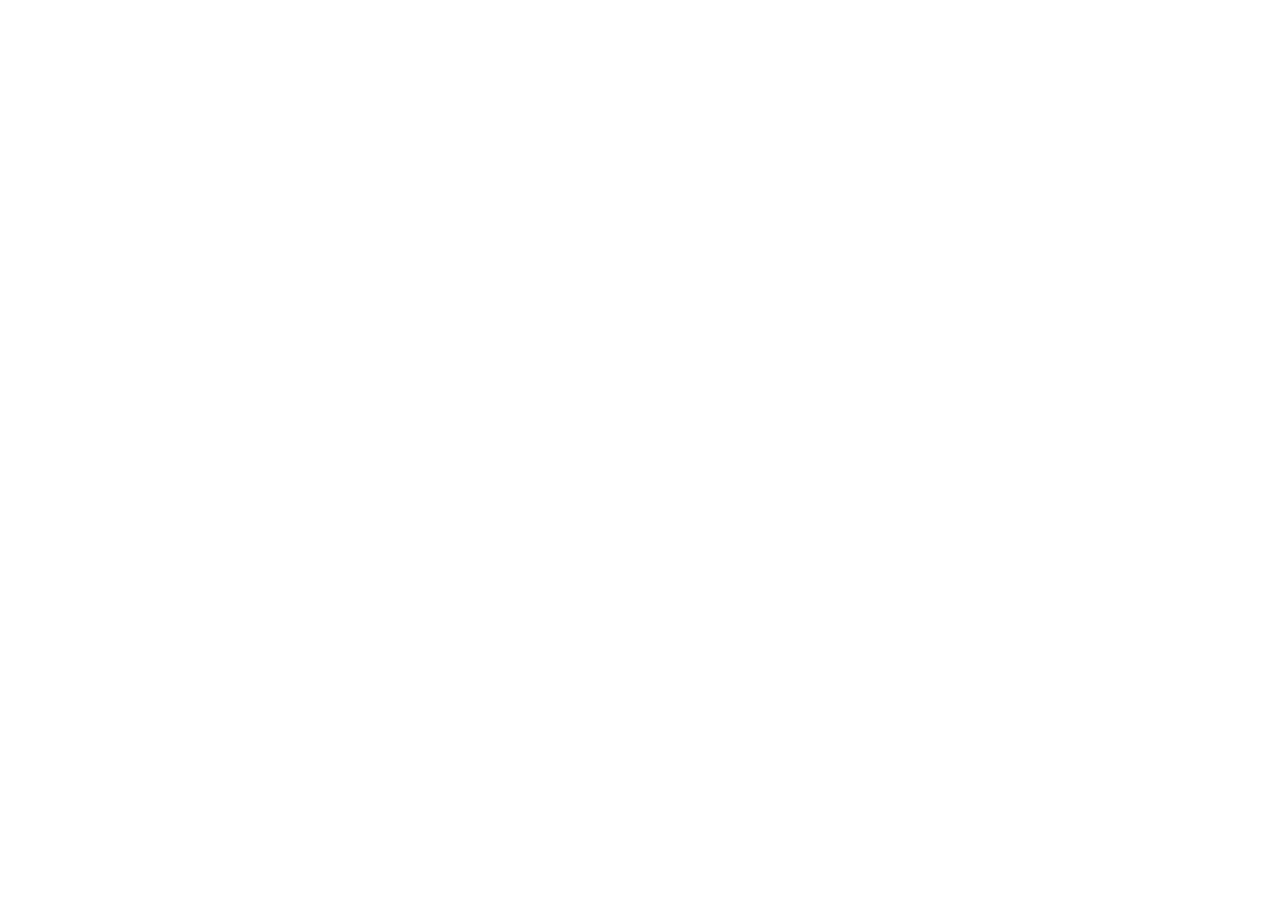
==== frontend-1-practice/index.html @ 9cae9705 "Initial commit" ====
<!DOCTYPE html>
<html lang="ru">
  <head>
    <meta charset="UTF-8" />
    <meta name="viewport" content="width=device-width, initial-scale=1.0" />
    <title>Выбор даты и времени</title>
    <link rel="stylesheet" href="styles.css" />
  </head>
  <body>
    <!--
      ЗАДАНИЕ
      ========
      Сверстать страницу выбора даты и времени по своему макету.

      Пока это только вёрстка. Никакого JavaScript — ни кликов,
      ни переходов, ни выбора дня. Всё статично.

      Стили пишите в styles.css. Разметку — здесь.
    -->

    <div class="page">
      <!-- Начните отсюда. Разметьте шапку, основную область
           с календарём и слотами, подвал. -->
    </div>
  </body>
</html>
---- frontend-1-practice/styles.css ----
/* Стили страницы.
   Пишите здесь. */

* {
  margin: 0;
  padding: 0;
  box-sizing: border-box;
}

body {
  min-height: 100vh;
  font-family: sans-serif;
}
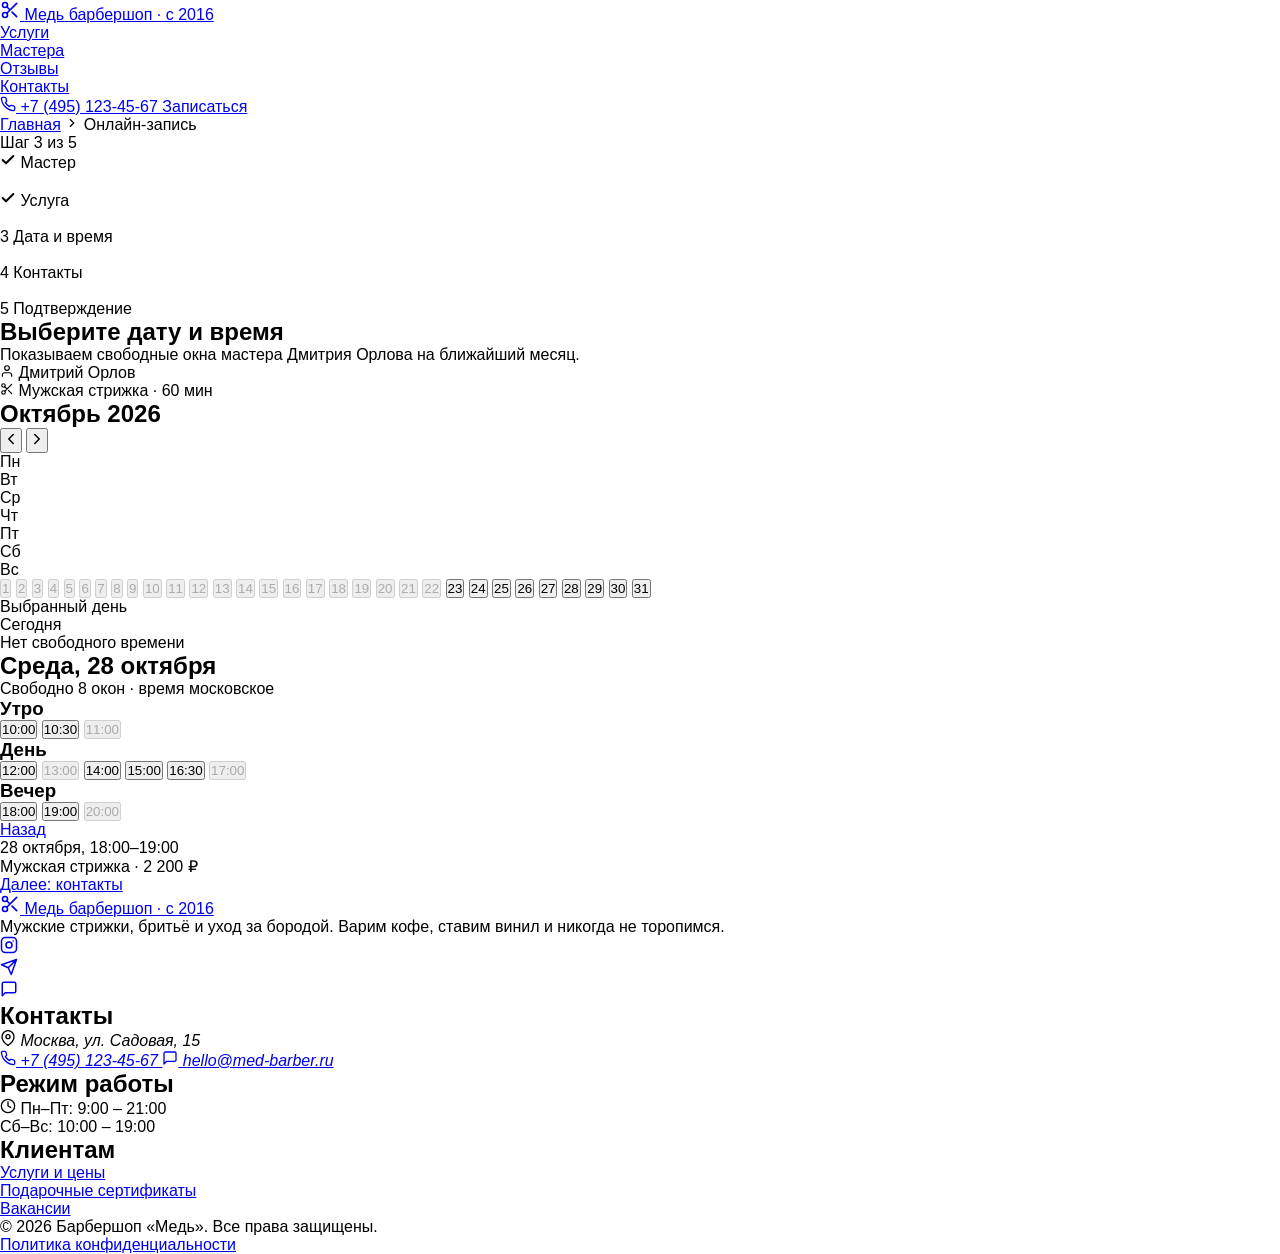
==== commit 28db81a4: "Задание 1. HTML/CSS" ====
--- a/frontend-1-practice/index.html
+++ b/frontend-1-practice/index.html
@@ -1,26 +1,327 @@
 <!DOCTYPE html>
 <html lang="ru">
-  <head>
-    <meta charset="UTF-8" />
-    <meta name="viewport" content="width=device-width, initial-scale=1.0" />
-    <title>Выбор даты и времени</title>
-    <link rel="stylesheet" href="styles.css" />
-  </head>
-  <body>
-    <!--
-      ЗАДАНИЕ
-      ========
-      Сверстать страницу выбора даты и времени по своему макету.
-
-      Пока это только вёрстка. Никакого JavaScript — ни кликов,
-      ни переходов, ни выбора дня. Всё статично.
-
-      Стили пишите в styles.css. Разметку — здесь.
-    -->
-
-    <div class="page">
-      <!-- Начните отсюда. Разметьте шапку, основную область
-           с календарём и слотами, подвал. -->
+<head>
+  <meta charset="UTF-8">
+  <meta name="viewport" content="width=device-width, initial-scale=1.0">
+  <title>Выбор даты и времени — Барбершоп «Медь»</title>
+  <link rel="preconnect" href="https://fonts.googleapis.com">
+  <link rel="preconnect" href="https://fonts.gstatic.com" crossorigin>
+  <link href="https://fonts.googleapis.com/css2?family=Manrope:wght@400;500;600;700&family=Playfair+Display:wght@600;700&display=swap" rel="stylesheet">
+  <link rel="stylesheet" href="styles.css">
+</head>
+<body class="page">
+
+  <!-- Шапка -->
+  <header class="header">
+    <div class="header__inner">
+      <a class="logo" href="#">
+        <span class="logo__sign">
+          <svg class="logo__icon" width="20" height="20" viewBox="0 0 20 20" fill="none" stroke="currentColor" stroke-width="1.67" stroke-linecap="round" stroke-linejoin="round" aria-hidden="true">
+            <circle cx="5" cy="5" r="2.5"/><circle cx="5" cy="15" r="2.5"/>
+            <path d="M16.67 3.33 6.77 13.23M12.06 12.07l4.6 4.6M6.77 6.77 10 10"/>
+          </svg>
+        </span>
+        <span class="logo__text">
+          <span class="logo__title">Медь</span>
+          <span class="logo__subtitle">барбершоп · с 2016</span>
+        </span>
+      </a>
+
+      <nav class="header__nav">
+        <ul class="menu">
+          <li class="menu__item"><a class="menu__link" href="#">Услуги</a></li>
+          <li class="menu__item"><a class="menu__link" href="#">Мастера</a></li>
+          <li class="menu__item"><a class="menu__link" href="#">Отзывы</a></li>
+          <li class="menu__item"><a class="menu__link" href="#">Контакты</a></li>
+        </ul>
+      </nav>
+
+      <div class="header__actions">
+        <a class="phone" href="tel:+74951234567">
+          <svg class="phone__icon" width="16" height="16" viewBox="0 0 24 24" fill="none" stroke="currentColor" stroke-width="2" stroke-linecap="round" stroke-linejoin="round" aria-hidden="true">
+            <path d="M22 16.92v3a2 2 0 0 1-2.18 2 19.79 19.79 0 0 1-8.63-3.07 19.5 19.5 0 0 1-6-6 19.79 19.79 0 0 1-3.07-8.67A2 2 0 0 1 4.11 2h3a2 2 0 0 1 2 1.72c.13.96.36 1.9.7 2.81a2 2 0 0 1-.45 2.11L8.09 9.91a16 16 0 0 0 6 6l1.27-1.27a2 2 0 0 1 2.11-.45c.91.34 1.85.57 2.81.7A2 2 0 0 1 22 16.92z"/>
+          </svg>
+          +7 (495) 123-45-67
+        </a>
+        <a class="button button_type_primary button_size_s" href="#">Записаться</a>
+      </div>
     </div>
-  </body>
-</html>+  </header>
+
+  <main class="main">
+
+    <!-- Шаги записи -->
+    <section class="steps">
+      <div class="steps__inner">
+        <div class="steps__top">
+          <nav class="breadcrumbs" aria-label="Хлебные крошки">
+            <a class="breadcrumbs__link" href="#">Главная</a>
+            <svg class="breadcrumbs__icon" width="14" height="14" viewBox="0 0 14 14" fill="none" stroke="currentColor" stroke-width="1.17" stroke-linecap="round" stroke-linejoin="round" aria-hidden="true"><path d="M5.25 10.5 8.75 7l-3.5-3.5"/></svg>
+            <span class="breadcrumbs__current">Онлайн-запись</span>
+          </nav>
+          <p class="steps__counter">Шаг 3 из 5</p>
+        </div>
+
+        <ol class="progress">
+          <li class="progress__step progress__step_state_done">
+            <span class="progress__circle">
+              <svg width="16" height="16" viewBox="0 0 16 16" fill="none" stroke="currentColor" stroke-width="2" stroke-linecap="round" stroke-linejoin="round" aria-hidden="true"><path d="M13.33 4 6 11.33 2.67 8"/></svg>
+            </span>
+            <span class="progress__label">Мастер</span>
+          </li>
+          <li class="progress__line progress__line_state_done" aria-hidden="true"></li>
+          <li class="progress__step progress__step_state_done">
+            <span class="progress__circle">
+              <svg width="16" height="16" viewBox="0 0 16 16" fill="none" stroke="currentColor" stroke-width="2" stroke-linecap="round" stroke-linejoin="round" aria-hidden="true"><path d="M13.33 4 6 11.33 2.67 8"/></svg>
+            </span>
+            <span class="progress__label">Услуга</span>
+          </li>
+          <li class="progress__line progress__line_state_done" aria-hidden="true"></li>
+          <li class="progress__step progress__step_state_current">
+            <span class="progress__circle">3</span>
+            <span class="progress__label">Дата и время</span>
+          </li>
+          <li class="progress__line" aria-hidden="true"></li>
+          <li class="progress__step">
+            <span class="progress__circle">4</span>
+            <span class="progress__label">Контакты</span>
+          </li>
+          <li class="progress__line" aria-hidden="true"></li>
+          <li class="progress__step">
+            <span class="progress__circle">5</span>
+            <span class="progress__label">Подтверждение</span>
+          </li>
+        </ol>
+      </div>
+    </section>
+
+    <!-- Выбор даты и времени -->
+    <section class="booking">
+      <div class="booking__intro">
+        <h1 class="booking__title">Выберите дату и время</h1>
+        <p class="booking__text">Показываем свободные окна мастера Дмитрия Орлова на ближайший месяц.</p>
+      </div>
+
+      <ul class="chosen">
+        <li class="chip">
+          <svg class="chip__icon" width="14" height="14" viewBox="0 0 14 14" fill="none" stroke="currentColor" stroke-width="1.17" stroke-linecap="round" stroke-linejoin="round" aria-hidden="true">
+            <path d="M11.67 12.25v-1.17a2.33 2.33 0 0 0-2.34-2.33H4.67a2.33 2.33 0 0 0-2.34 2.33v1.17"/><circle cx="7" cy="4.08" r="2.33"/>
+          </svg>
+          Дмитрий Орлов
+        </li>
+        <li class="chip">
+          <svg class="chip__icon" width="14" height="14" viewBox="0 0 20 20" fill="none" stroke="currentColor" stroke-width="1.67" stroke-linecap="round" stroke-linejoin="round" aria-hidden="true">
+            <circle cx="5" cy="5" r="2.5"/><circle cx="5" cy="15" r="2.5"/>
+            <path d="M16.67 3.33 6.77 13.23M12.06 12.07l4.6 4.6M6.77 6.77 10 10"/>
+          </svg>
+          Мужская стрижка · 60 мин
+        </li>
+      </ul>
+
+      <div class="booking__grid">
+
+        <!-- Календарь -->
+        <article class="card calendar">
+          <div class="calendar__head">
+            <h2 class="card__title">Октябрь 2026</h2>
+            <div class="calendar__arrows">
+              <button class="icon-button" type="button" aria-label="Предыдущий месяц">
+                <svg width="18" height="18" viewBox="0 0 18 18" fill="none" stroke="currentColor" stroke-width="1.5" stroke-linecap="round" stroke-linejoin="round" aria-hidden="true"><path d="M11.25 13.5 6.75 9l4.5-4.5"/></svg>
+              </button>
+              <button class="icon-button" type="button" aria-label="Следующий месяц">
+                <svg width="18" height="18" viewBox="0 0 18 18" fill="none" stroke="currentColor" stroke-width="1.5" stroke-linecap="round" stroke-linejoin="round" aria-hidden="true"><path d="M6.75 13.5 11.25 9l-4.5-4.5"/></svg>
+              </button>
+            </div>
+          </div>
+
+          <ul class="calendar__weekdays">
+            <li class="calendar__weekday">Пн</li>
+            <li class="calendar__weekday">Вт</li>
+            <li class="calendar__weekday">Ср</li>
+            <li class="calendar__weekday">Чт</li>
+            <li class="calendar__weekday">Пт</li>
+            <li class="calendar__weekday calendar__weekday_type_weekend">Сб</li>
+            <li class="calendar__weekday calendar__weekday_type_weekend">Вс</li>
+          </ul>
+
+          <div class="calendar__days">
+            <span class="day day_type_empty"></span>
+            <span class="day day_type_empty"></span>
+            <span class="day day_type_empty"></span>
+            <button class="day day_state_past" type="button" disabled>1</button>
+            <button class="day day_state_past" type="button" disabled>2</button>
+            <button class="day day_state_past" type="button" disabled>3</button>
+            <button class="day day_state_past" type="button" disabled>4</button>
+
+            <button class="day day_state_past" type="button" disabled>5</button>
+            <button class="day day_state_past" type="button" disabled>6</button>
+            <button class="day day_state_past" type="button" disabled>7</button>
+            <button class="day day_state_past" type="button" disabled>8</button>
+            <button class="day day_state_past" type="button" disabled>9</button>
+            <button class="day day_state_past" type="button" disabled>10</button>
+            <button class="day day_state_past" type="button" disabled>11</button>
+
+            <button class="day day_state_past" type="button" disabled>12</button>
+            <button class="day day_state_past" type="button" disabled>13</button>
+            <button class="day day_state_past" type="button" disabled>14</button>
+            <button class="day day_state_past" type="button" disabled>15</button>
+            <button class="day day_state_past" type="button" disabled>16</button>
+            <button class="day day_state_past" type="button" disabled>17</button>
+            <button class="day day_state_past" type="button" disabled>18</button>
+
+            <button class="day day_state_past" type="button" disabled>19</button>
+            <button class="day day_state_past" type="button" disabled>20</button>
+            <button class="day day_state_past" type="button" disabled>21</button>
+            <button class="day day_state_past" type="button" disabled>22</button>
+            <button class="day day_state_today" type="button">23</button>
+            <button class="day" type="button">24</button>
+            <button class="day day_state_full" type="button">25</button>
+
+            <button class="day" type="button">26</button>
+            <button class="day" type="button">27</button>
+            <button class="day day_state_selected" type="button" aria-pressed="true">28</button>
+            <button class="day" type="button">29</button>
+            <button class="day" type="button">30</button>
+            <button class="day day_state_full" type="button">31</button>
+            <span class="day day_type_empty"></span>
+          </div>
+
+          <ul class="legend">
+            <li class="legend__item"><span class="legend__mark legend__mark_type_selected"></span>Выбранный день</li>
+            <li class="legend__item"><span class="legend__mark legend__mark_type_today"></span>Сегодня</li>
+            <li class="legend__item"><span class="legend__mark legend__mark_type_full"></span>Нет свободного времени</li>
+          </ul>
+        </article>
+
+        <!-- Свободное время -->
+        <article class="card slots">
+          <div class="slots__head">
+            <h2 class="card__title">Среда, 28 октября</h2>
+            <p class="slots__caption">Свободно 8 окон · время московское</p>
+          </div>
+
+          <div class="slots__group">
+            <h3 class="slots__label">Утро</h3>
+            <div class="slots__list">
+              <button class="slot" type="button">10:00</button>
+              <button class="slot" type="button">10:30</button>
+              <button class="slot slot_state_busy" type="button" disabled>11:00</button>
+            </div>
+          </div>
+
+          <div class="slots__group">
+            <h3 class="slots__label">День</h3>
+            <div class="slots__list">
+              <button class="slot" type="button">12:00</button>
+              <button class="slot slot_state_busy" type="button" disabled>13:00</button>
+              <button class="slot" type="button">14:00</button>
+              <button class="slot" type="button">15:00</button>
+              <button class="slot" type="button">16:30</button>
+              <button class="slot slot_state_busy" type="button" disabled>17:00</button>
+            </div>
+          </div>
+
+          <div class="slots__group">
+            <h3 class="slots__label">Вечер</h3>
+            <div class="slots__list">
+              <button class="slot slot_state_selected" type="button" aria-pressed="true">18:00</button>
+              <button class="slot" type="button">19:00</button>
+              <button class="slot slot_state_busy" type="button" disabled>20:00</button>
+            </div>
+          </div>
+        </article>
+      </div>
+
+      <!-- Навигация по шагам -->
+      <div class="step-nav">
+        <a class="button button_type_ghost" href="#">Назад</a>
+        <div class="step-nav__right">
+          <div class="summary">
+            <p class="summary__date">28 октября, 18:00–19:00</p>
+            <p class="summary__service">Мужская стрижка · 2 200 ₽</p>
+          </div>
+          <a class="button button_type_primary" href="#">Далее: контакты</a>
+        </div>
+      </div>
+    </section>
+  </main>
+
+  <!-- Подвал -->
+  <footer class="footer">
+    <div class="footer__inner">
+      <div class="footer__columns">
+        <div class="footer__about">
+          <a class="logo" href="#">
+            <span class="logo__sign">
+              <svg class="logo__icon" width="20" height="20" viewBox="0 0 20 20" fill="none" stroke="currentColor" stroke-width="1.67" stroke-linecap="round" stroke-linejoin="round" aria-hidden="true">
+                <circle cx="5" cy="5" r="2.5"/><circle cx="5" cy="15" r="2.5"/>
+                <path d="M16.67 3.33 6.77 13.23M12.06 12.07l4.6 4.6M6.77 6.77 10 10"/>
+              </svg>
+            </span>
+            <span class="logo__text">
+              <span class="logo__title">Медь</span>
+              <span class="logo__subtitle">барбершоп · с 2016</span>
+            </span>
+          </a>
+          <p class="footer__text">Мужские стрижки, бритьё и уход за бородой. Варим кофе, ставим винил и никогда не торопимся.</p>
+          <ul class="socials">
+            <li><a class="socials__link" href="#" aria-label="Instagram">
+              <svg width="18" height="18" viewBox="0 0 18 18" fill="none" stroke="currentColor" stroke-width="1.5" stroke-linecap="round" stroke-linejoin="round" aria-hidden="true"><rect x="1.5" y="1.5" width="15" height="15" rx="3.75"/><circle cx="9" cy="9" r="3"/><path d="M13.13 4.88h.01"/></svg>
+            </a></li>
+            <li><a class="socials__link" href="#" aria-label="Telegram">
+              <svg width="18" height="18" viewBox="0 0 18 18" fill="none" stroke="currentColor" stroke-width="1.5" stroke-linecap="round" stroke-linejoin="round" aria-hidden="true"><path d="M16.5 1.5 8.25 9.75M16.5 1.5l-5.25 15-3-6.75-6.75-3 15-5.25z"/></svg>
+            </a></li>
+            <li><a class="socials__link" href="#" aria-label="Написать нам">
+              <svg width="18" height="18" viewBox="0 0 18 18" fill="none" stroke="currentColor" stroke-width="1.5" stroke-linecap="round" stroke-linejoin="round" aria-hidden="true"><path d="M15.75 11.25a1.5 1.5 0 0 1-1.5 1.5h-9l-3 3v-12a1.5 1.5 0 0 1 1.5-1.5h10.5a1.5 1.5 0 0 1 1.5 1.5z"/></svg>
+            </a></li>
+          </ul>
+        </div>
+
+        <div class="footer__column">
+          <h2 class="footer__heading">Контакты</h2>
+          <address class="footer__list">
+            <p class="footer__row">
+              <svg class="footer__icon" width="16" height="16" viewBox="0 0 16 16" fill="none" stroke="currentColor" stroke-width="1.33" stroke-linecap="round" stroke-linejoin="round" aria-hidden="true"><path d="M14 6.67c0 4.66-6 8.66-6 8.66s-6-4-6-8.66a6 6 0 0 1 12 0z"/><circle cx="8" cy="6.67" r="2"/></svg>
+              Москва, ул. Садовая, 15
+            </p>
+            <a class="footer__row footer__row_type_phone" href="tel:+74951234567">
+              <svg class="footer__icon" width="16" height="16" viewBox="0 0 24 24" fill="none" stroke="currentColor" stroke-width="2" stroke-linecap="round" stroke-linejoin="round" aria-hidden="true"><path d="M22 16.92v3a2 2 0 0 1-2.18 2 19.79 19.79 0 0 1-8.63-3.07 19.5 19.5 0 0 1-6-6 19.79 19.79 0 0 1-3.07-8.67A2 2 0 0 1 4.11 2h3a2 2 0 0 1 2 1.72c.13.96.36 1.9.7 2.81a2 2 0 0 1-.45 2.11L8.09 9.91a16 16 0 0 0 6 6l1.27-1.27a2 2 0 0 1 2.11-.45c.91.34 1.85.57 2.81.7A2 2 0 0 1 22 16.92z"/></svg>
+              +7 (495) 123-45-67
+            </a>
+            <a class="footer__row footer__link" href="mailto:hello@med-barber.ru">
+              <svg class="footer__icon" width="16" height="16" viewBox="0 0 18 18" fill="none" stroke="currentColor" stroke-width="1.5" stroke-linecap="round" stroke-linejoin="round" aria-hidden="true"><path d="M15.75 11.25a1.5 1.5 0 0 1-1.5 1.5h-9l-3 3v-12a1.5 1.5 0 0 1 1.5-1.5h10.5a1.5 1.5 0 0 1 1.5 1.5z"/></svg>
+              hello@med-barber.ru
+            </a>
+          </address>
+        </div>
+
+        <div class="footer__column">
+          <h2 class="footer__heading">Режим работы</h2>
+          <div class="footer__list">
+            <p class="footer__row">
+              <svg class="footer__icon" width="16" height="16" viewBox="0 0 16 16" fill="none" stroke="currentColor" stroke-width="1.33" stroke-linecap="round" stroke-linejoin="round" aria-hidden="true"><circle cx="8" cy="8" r="6.67"/><path d="M8 4v4l2.67 1.33"/></svg>
+              Пн–Пт: 9:00 – 21:00
+            </p>
+            <p class="footer__row">Сб–Вс: 10:00 – 19:00</p>
+          </div>
+        </div>
+
+        <nav class="footer__column">
+          <h2 class="footer__heading">Клиентам</h2>
+          <ul class="footer__list">
+            <li><a class="footer__row footer__link" href="#">Услуги и цены</a></li>
+            <li><a class="footer__row footer__link" href="#">Подарочные сертификаты</a></li>
+            <li><a class="footer__row footer__link" href="#">Вакансии</a></li>
+          </ul>
+        </nav>
+      </div>
+
+      <div class="footer__bottom">
+        <p class="footer__copy">© 2026 Барбершоп «Медь». Все права защищены.</p>
+        <a class="footer__copy footer__link" href="#">Политика конфиденциальности</a>
+      </div>
+    </div>
+  </footer>
+
+</body>
+</html>
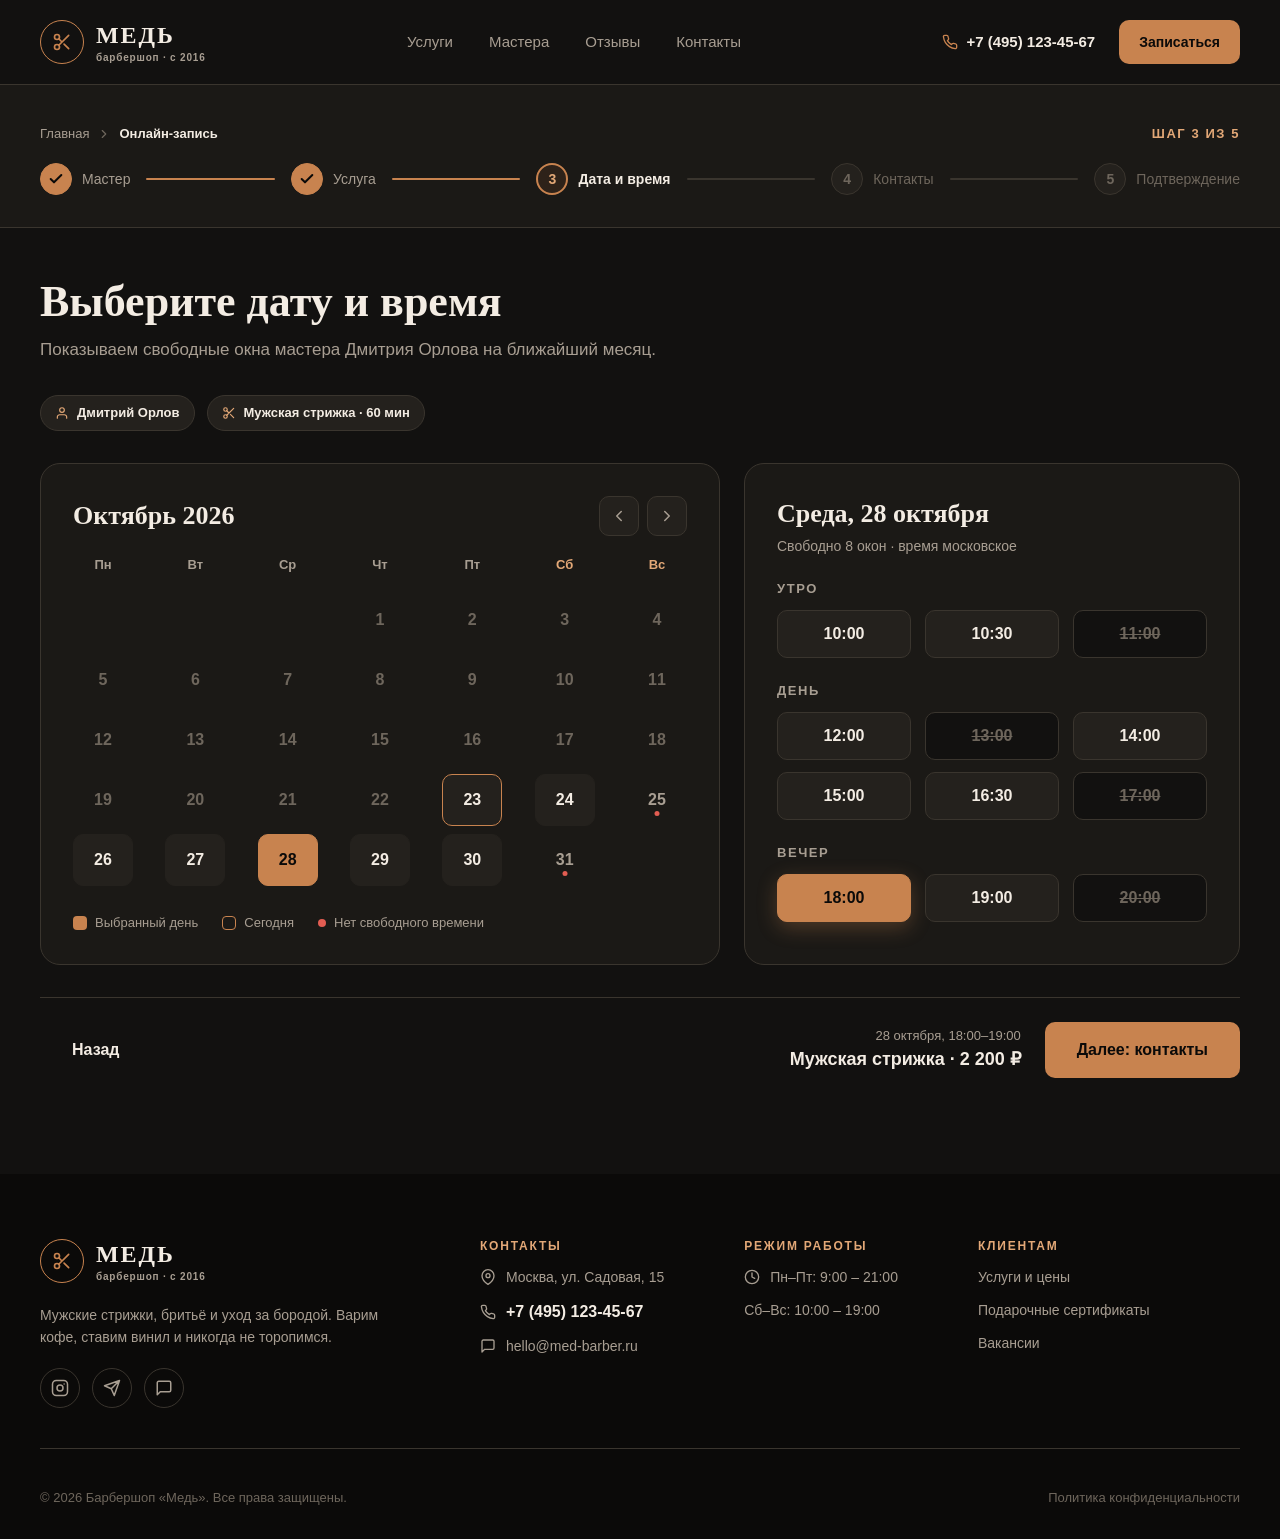
==== commit ef0e9413: "Задание 1. HTML/CSS: классы для элементов списков" ====
--- a/frontend-1-practice/index.html
+++ b/frontend-1-practice/index.html
@@ -265,13 +265,13 @@
           </a>
           <p class="footer__text">Мужские стрижки, бритьё и уход за бородой. Варим кофе, ставим винил и никогда не торопимся.</p>
           <ul class="socials">
-            <li><a class="socials__link" href="#" aria-label="Instagram">
+            <li class="socials__item"><a class="socials__link" href="#" aria-label="Instagram">
               <svg width="18" height="18" viewBox="0 0 18 18" fill="none" stroke="currentColor" stroke-width="1.5" stroke-linecap="round" stroke-linejoin="round" aria-hidden="true"><rect x="1.5" y="1.5" width="15" height="15" rx="3.75"/><circle cx="9" cy="9" r="3"/><path d="M13.13 4.88h.01"/></svg>
             </a></li>
-            <li><a class="socials__link" href="#" aria-label="Telegram">
+            <li class="socials__item"><a class="socials__link" href="#" aria-label="Telegram">
               <svg width="18" height="18" viewBox="0 0 18 18" fill="none" stroke="currentColor" stroke-width="1.5" stroke-linecap="round" stroke-linejoin="round" aria-hidden="true"><path d="M16.5 1.5 8.25 9.75M16.5 1.5l-5.25 15-3-6.75-6.75-3 15-5.25z"/></svg>
             </a></li>
-            <li><a class="socials__link" href="#" aria-label="Написать нам">
+            <li class="socials__item"><a class="socials__link" href="#" aria-label="Написать нам">
               <svg width="18" height="18" viewBox="0 0 18 18" fill="none" stroke="currentColor" stroke-width="1.5" stroke-linecap="round" stroke-linejoin="round" aria-hidden="true"><path d="M15.75 11.25a1.5 1.5 0 0 1-1.5 1.5h-9l-3 3v-12a1.5 1.5 0 0 1 1.5-1.5h10.5a1.5 1.5 0 0 1 1.5 1.5z"/></svg>
             </a></li>
           </ul>
@@ -309,9 +309,9 @@
         <nav class="footer__column">
           <h2 class="footer__heading">Клиентам</h2>
           <ul class="footer__list">
-            <li><a class="footer__row footer__link" href="#">Услуги и цены</a></li>
-            <li><a class="footer__row footer__link" href="#">Подарочные сертификаты</a></li>
-            <li><a class="footer__row footer__link" href="#">Вакансии</a></li>
+            <li class="footer__item"><a class="footer__row footer__link" href="#">Услуги и цены</a></li>
+            <li class="footer__item"><a class="footer__row footer__link" href="#">Подарочные сертификаты</a></li>
+            <li class="footer__item"><a class="footer__row footer__link" href="#">Вакансии</a></li>
           </ul>
         </nav>
       </div>
--- a/frontend-1-practice/styles.css
+++ b/frontend-1-practice/styles.css
@@ -1,13 +1,824 @@
-/* Стили страницы.
-   Пишите здесь. */
-
-* {
+/* ==========================================================
+   Барбершоп «Медь» — страница «Выбор даты и времени»
+   Цвета, размеры и шрифты взяты из макета в Figma
+   ========================================================== */
+
+/* ---------- Базовые стили ---------- */
+
+*,
+*::before,
+*::after {
+  box-sizing: border-box;
+}
+
+body,
+h1,
+h2,
+h3,
+p,
+ul,
+ol,
+address {
   margin: 0;
   padding: 0;
-  box-sizing: border-box;
-}
-
-body {
-  min-height: 100vh;
-  font-family: sans-serif;
-}
+}
+
+ul,
+ol {
+  list-style: none;
+}
+
+address {
+  font-style: normal;
+}
+
+a {
+  color: inherit;
+  text-decoration: none;
+}
+
+button {
+  font: inherit;
+  color: inherit;
+  background: none;
+  border: none;
+  padding: 0;
+}
+
+svg {
+  display: block;
+  flex-shrink: 0;
+}
+
+.page {
+  min-width: 1280px;
+  font-family: "Manrope", Arial, sans-serif;
+  font-size: 15px;
+  color: #f3ece3;
+  background-color: #121110;
+}
+
+/* ---------- Кнопки ---------- */
+
+.button {
+  display: inline-flex;
+  align-items: center;
+  justify-content: center;
+  height: 56px;
+  padding: 0 32px;
+  border-radius: 10px;
+  font-size: 16px;
+  font-weight: 700;
+  cursor: pointer;
+  transition: background-color 0.2s, color 0.2s, box-shadow 0.2s;
+}
+
+.button_size_s {
+  height: 44px;
+  padding: 0 20px;
+  font-size: 14px;
+}
+
+.button_type_primary {
+  color: #0b0a09;
+  background-color: #c8834f;
+}
+
+.button_type_primary:hover {
+  background-color: #e3a877;
+  box-shadow: 0 6px 20px rgba(200, 131, 79, 0.35);
+}
+
+.button_type_ghost {
+  color: #f3ece3;
+}
+
+.button_type_ghost:hover {
+  color: #e3a877;
+  background-color: #24211d;
+}
+
+/* ---------- Логотип ---------- */
+
+.logo {
+  display: flex;
+  align-items: center;
+  gap: 12px;
+  cursor: pointer;
+}
+
+.logo__sign {
+  display: flex;
+  align-items: center;
+  justify-content: center;
+  width: 44px;
+  height: 44px;
+  border: 1.5px solid #c8834f;
+  border-radius: 50%;
+  color: #c8834f;
+  transition: background-color 0.2s;
+}
+
+.logo:hover .logo__sign {
+  background-color: #2e2219;
+}
+
+.logo__text {
+  display: flex;
+  flex-direction: column;
+}
+
+.logo__title {
+  font-family: "Playfair Display", Georgia, serif;
+  font-size: 24px;
+  font-weight: 700;
+  line-height: 32px;
+  letter-spacing: 0.08em;
+  text-transform: uppercase;
+  color: #f3ece3;
+}
+
+.logo__subtitle {
+  font-size: 10px;
+  font-weight: 600;
+  line-height: 14px;
+  letter-spacing: 0.08em;
+  color: #a89e92;
+}
+
+/* ---------- Шапка ---------- */
+
+.header {
+  border-bottom: 1px solid #3a352e;
+  background-color: #121110;
+}
+
+.header__inner {
+  display: flex;
+  align-items: center;
+  justify-content: space-between;
+  max-width: 1200px;
+  height: 84px;
+  margin: 0 auto;
+}
+
+.menu {
+  display: flex;
+  gap: 36px;
+}
+
+.menu__link {
+  font-size: 15px;
+  font-weight: 500;
+  line-height: 20px;
+  color: #a89e92;
+  cursor: pointer;
+  transition: color 0.2s;
+}
+
+.menu__link:hover {
+  color: #f3ece3;
+}
+
+.header__actions {
+  display: flex;
+  align-items: center;
+  gap: 24px;
+}
+
+.phone {
+  display: flex;
+  align-items: center;
+  gap: 8px;
+  font-size: 15px;
+  font-weight: 600;
+  line-height: 20px;
+  color: #f3ece3;
+  cursor: pointer;
+  transition: color 0.2s;
+}
+
+.phone__icon {
+  color: #c8834f;
+}
+
+.phone:hover {
+  color: #e3a877;
+}
+
+/* ---------- Шаги записи ---------- */
+
+.steps {
+  background-color: #1b1916;
+  border-bottom: 1px solid #3a352e;
+}
+
+.steps__inner {
+  display: flex;
+  flex-direction: column;
+  gap: 20px;
+  max-width: 1200px;
+  margin: 0 auto;
+  padding: 40px 0 32px;
+}
+
+.steps__top {
+  display: flex;
+  align-items: center;
+  justify-content: space-between;
+}
+
+.breadcrumbs {
+  display: flex;
+  align-items: center;
+  gap: 8px;
+  font-size: 13px;
+  line-height: 18px;
+}
+
+.breadcrumbs__link {
+  color: #a89e92;
+  cursor: pointer;
+  transition: color 0.2s;
+}
+
+.breadcrumbs__link:hover {
+  color: #e3a877;
+}
+
+.breadcrumbs__icon {
+  color: #6e665c;
+}
+
+.breadcrumbs__current {
+  font-weight: 600;
+  color: #f3ece3;
+}
+
+.steps__counter {
+  font-size: 13px;
+  font-weight: 700;
+  line-height: 18px;
+  letter-spacing: 0.12em;
+  text-transform: uppercase;
+  color: #e3a877;
+}
+
+.progress {
+  display: flex;
+  align-items: center;
+  gap: 16px;
+}
+
+.progress__step {
+  display: flex;
+  align-items: center;
+  gap: 10px;
+}
+
+.progress__circle {
+  display: flex;
+  align-items: center;
+  justify-content: center;
+  width: 32px;
+  height: 32px;
+  border: 1px solid #3a352e;
+  border-radius: 50%;
+  font-size: 14px;
+  font-weight: 700;
+  color: #6e665c;
+  background-color: #24211d;
+}
+
+.progress__label {
+  font-size: 14px;
+  font-weight: 500;
+  line-height: 19px;
+  color: #6e665c;
+}
+
+.progress__line {
+  flex-grow: 1;
+  height: 2px;
+  border-radius: 1px;
+  background-color: #3a352e;
+}
+
+.progress__line_state_done {
+  background-color: #c8834f;
+}
+
+.progress__step_state_done .progress__circle {
+  border-color: #c8834f;
+  color: #0b0a09;
+  background-color: #c8834f;
+}
+
+.progress__step_state_done .progress__label {
+  color: #a89e92;
+}
+
+.progress__step_state_current .progress__circle {
+  border: 2px solid #c8834f;
+  color: #e3a877;
+  background-color: #2e2219;
+}
+
+.progress__step_state_current .progress__label {
+  font-weight: 700;
+  color: #f3ece3;
+}
+
+/* ---------- Основной блок ---------- */
+
+.booking {
+  display: flex;
+  flex-direction: column;
+  gap: 32px;
+  max-width: 1200px;
+  margin: 0 auto;
+  padding: 48px 0 96px;
+}
+
+.booking__intro {
+  display: flex;
+  flex-direction: column;
+  gap: 10px;
+}
+
+.booking__title {
+  font-family: "Playfair Display", Georgia, serif;
+  font-size: 44px;
+  font-weight: 600;
+  line-height: 51px;
+  color: #f3ece3;
+}
+
+.booking__text {
+  font-size: 17px;
+  line-height: 1.5;
+  color: #a89e92;
+}
+
+.chosen {
+  display: flex;
+  gap: 12px;
+}
+
+.chip {
+  display: flex;
+  align-items: center;
+  gap: 8px;
+  height: 36px;
+  padding: 8px 14px;
+  border: 1px solid #3a352e;
+  border-radius: 20px;
+  font-size: 13px;
+  font-weight: 600;
+  line-height: 18px;
+  color: #f3ece3;
+  background-color: #24211d;
+}
+
+.chip__icon {
+  color: #e3a877;
+}
+
+.booking__grid {
+  display: grid;
+  grid-template-columns: 680px 1fr;
+  gap: 24px;
+}
+
+/* ---------- Карточка ---------- */
+
+.card {
+  display: flex;
+  flex-direction: column;
+  padding: 32px;
+  border: 1px solid #3a352e;
+  border-radius: 20px;
+  background-color: #1b1916;
+}
+
+.card__title {
+  font-family: "Playfair Display", Georgia, serif;
+  font-size: 26px;
+  font-weight: 600;
+  line-height: 35px;
+  color: #f3ece3;
+}
+
+/* ---------- Календарь ---------- */
+
+.calendar {
+  gap: 20px;
+}
+
+.calendar__head {
+  display: flex;
+  align-items: center;
+  justify-content: space-between;
+}
+
+.calendar__arrows {
+  display: flex;
+  gap: 8px;
+}
+
+.icon-button {
+  display: flex;
+  align-items: center;
+  justify-content: center;
+  width: 40px;
+  height: 40px;
+  border: 1px solid #3a352e;
+  border-radius: 10px;
+  color: #a89e92;
+  background-color: #24211d;
+  cursor: pointer;
+  transition: border-color 0.2s, color 0.2s;
+}
+
+.icon-button:hover {
+  border-color: #c8834f;
+  color: #e3a877;
+}
+
+.calendar__weekdays,
+.calendar__days {
+  display: grid;
+  grid-template-columns: repeat(7, 60px);
+  justify-content: space-between;
+}
+
+.calendar__weekday {
+  font-size: 13px;
+  font-weight: 700;
+  line-height: 18px;
+  text-align: center;
+  color: #a89e92;
+}
+
+.calendar__weekday_type_weekend {
+  color: #e3a877;
+}
+
+.calendar__days {
+  row-gap: 8px;
+}
+
+.day {
+  position: relative;
+  display: flex;
+  align-items: center;
+  justify-content: center;
+  height: 52px;
+  border: 1px solid #24211d;
+  border-radius: 10px;
+  font-size: 16px;
+  font-weight: 600;
+  color: #f3ece3;
+  background-color: #24211d;
+  cursor: pointer;
+  transition: border-color 0.2s, background-color 0.2s, color 0.2s;
+}
+
+.day:hover {
+  border-color: #c8834f;
+  background-color: #2e2219;
+  color: #e3a877;
+}
+
+.day_type_empty {
+  border-color: transparent;
+  background-color: transparent;
+  cursor: default;
+}
+
+.day_type_empty:hover {
+  border-color: transparent;
+  background-color: transparent;
+}
+
+.day_state_past {
+  border-color: transparent;
+  color: #6e665c;
+  background-color: transparent;
+  cursor: default;
+}
+
+.day_state_past:hover {
+  border-color: transparent;
+  color: #6e665c;
+  background-color: transparent;
+}
+
+.day_state_today {
+  border: 1.5px solid #c8834f;
+}
+
+.day_state_full {
+  border-color: transparent;
+  color: #a89e92;
+  background-color: transparent;
+}
+
+.day_state_full::after {
+  content: "";
+  position: absolute;
+  bottom: 9px;
+  left: 50%;
+  width: 5px;
+  height: 5px;
+  border-radius: 50%;
+  background-color: #e35d52;
+  transform: translateX(-50%);
+}
+
+.day_state_full:hover {
+  border-color: #3a352e;
+  color: #f3ece3;
+  background-color: transparent;
+}
+
+.day_state_selected,
+.day_state_selected:hover {
+  border-color: #c8834f;
+  font-weight: 700;
+  color: #0b0a09;
+  background-color: #c8834f;
+}
+
+.legend {
+  display: flex;
+  gap: 24px;
+  padding-top: 8px;
+}
+
+.legend__item {
+  display: flex;
+  align-items: center;
+  gap: 8px;
+  font-size: 13px;
+  line-height: 18px;
+  color: #a89e92;
+}
+
+.legend__mark {
+  width: 14px;
+  height: 14px;
+  border-radius: 4px;
+}
+
+.legend__mark_type_selected {
+  background-color: #c8834f;
+}
+
+.legend__mark_type_today {
+  border: 1.5px solid #c8834f;
+}
+
+.legend__mark_type_full {
+  width: 8px;
+  height: 8px;
+  border-radius: 50%;
+  background-color: #e35d52;
+}
+
+/* ---------- Свободное время ---------- */
+
+.slots {
+  gap: 24px;
+}
+
+.slots__head {
+  display: flex;
+  flex-direction: column;
+  gap: 6px;
+}
+
+.slots__caption {
+  font-size: 14px;
+  line-height: 19px;
+  color: #a89e92;
+}
+
+.slots__group {
+  display: flex;
+  flex-direction: column;
+  gap: 12px;
+}
+
+.slots__label {
+  font-size: 13px;
+  font-weight: 700;
+  line-height: 18px;
+  letter-spacing: 0.12em;
+  text-transform: uppercase;
+  color: #a89e92;
+}
+
+.slots__list {
+  display: grid;
+  grid-template-columns: repeat(3, 1fr);
+  gap: 12px 14px;
+}
+
+.slot {
+  height: 48px;
+  border: 1px solid #3a352e;
+  border-radius: 10px;
+  font-size: 16px;
+  font-weight: 600;
+  color: #f3ece3;
+  background-color: #24211d;
+  cursor: pointer;
+  transition: border-color 0.2s, background-color 0.2s, color 0.2s, box-shadow 0.2s;
+}
+
+.slot:hover {
+  border-color: #c8834f;
+  color: #e3a877;
+  background-color: #2e2219;
+}
+
+/* Занятый слот — тёмный фон, приглушённый и зачёркнутый текст */
+.slot_state_busy,
+.slot_state_busy:hover {
+  border-color: #3a352e;
+  color: #6e665c;
+  text-decoration: line-through;
+  background-color: #121110;
+  cursor: not-allowed;
+}
+
+.slot_state_selected,
+.slot_state_selected:hover {
+  border-color: #c8834f;
+  font-weight: 700;
+  color: #0b0a09;
+  background-color: #c8834f;
+  box-shadow: 0 6px 20px rgba(200, 131, 79, 0.3);
+}
+
+/* ---------- Навигация по шагам ---------- */
+
+.step-nav {
+  display: flex;
+  align-items: center;
+  justify-content: space-between;
+  padding-top: 24px;
+  border-top: 1px solid #3a352e;
+}
+
+.step-nav__right {
+  display: flex;
+  align-items: center;
+  gap: 24px;
+}
+
+.summary {
+  display: flex;
+  flex-direction: column;
+  align-items: flex-end;
+  gap: 2px;
+}
+
+.summary__date {
+  font-size: 13px;
+  line-height: 18px;
+  color: #a89e92;
+}
+
+.summary__service {
+  font-size: 18px;
+  font-weight: 700;
+  line-height: 25px;
+  color: #f3ece3;
+}
+
+/* ---------- Подвал ---------- */
+
+.footer {
+  background-color: #0b0a09;
+}
+
+.footer__inner {
+  display: flex;
+  flex-direction: column;
+  gap: 40px;
+  max-width: 1200px;
+  margin: 0 auto;
+  padding: 64px 0 32px;
+}
+
+.footer__columns {
+  display: flex;
+  gap: 80px;
+  padding-bottom: 40px;
+  border-bottom: 1px solid #3a352e;
+}
+
+.footer__about {
+  display: flex;
+  flex-direction: column;
+  gap: 20px;
+  width: 360px;
+}
+
+.footer__text {
+  font-size: 14px;
+  line-height: 1.6;
+  color: #a89e92;
+}
+
+.socials {
+  display: flex;
+  gap: 12px;
+}
+
+.socials__link {
+  display: flex;
+  align-items: center;
+  justify-content: center;
+  width: 40px;
+  height: 40px;
+  border: 1px solid #3a352e;
+  border-radius: 50%;
+  color: #a89e92;
+  cursor: pointer;
+  transition: border-color 0.2s, color 0.2s;
+}
+
+.socials__link:hover {
+  border-color: #c8834f;
+  color: #e3a877;
+}
+
+.footer__column {
+  display: flex;
+  flex-direction: column;
+  gap: 14px;
+}
+
+.footer__heading {
+  font-size: 12px;
+  font-weight: 700;
+  line-height: 16px;
+  letter-spacing: 0.15em;
+  text-transform: uppercase;
+  color: #e3a877;
+}
+
+.footer__list {
+  display: flex;
+  flex-direction: column;
+  gap: 14px;
+}
+
+.footer__row {
+  display: flex;
+  align-items: center;
+  gap: 10px;
+  font-size: 14px;
+  line-height: 19px;
+  color: #a89e92;
+}
+
+.footer__row_type_phone {
+  font-size: 16px;
+  font-weight: 700;
+  line-height: 22px;
+  color: #f3ece3;
+  cursor: pointer;
+  transition: color 0.2s;
+}
+
+.footer__row_type_phone:hover {
+  color: #e3a877;
+}
+
+.footer__icon {
+  color: #a89e92;
+}
+
+.footer__link {
+  cursor: pointer;
+  transition: color 0.2s;
+}
+
+.footer__link:hover {
+  color: #e3a877;
+}
+
+.footer__bottom {
+  display: flex;
+  justify-content: space-between;
+}
+
+.footer__copy {
+  font-size: 13px;
+  line-height: 18px;
+  color: #6e665c;
+}
